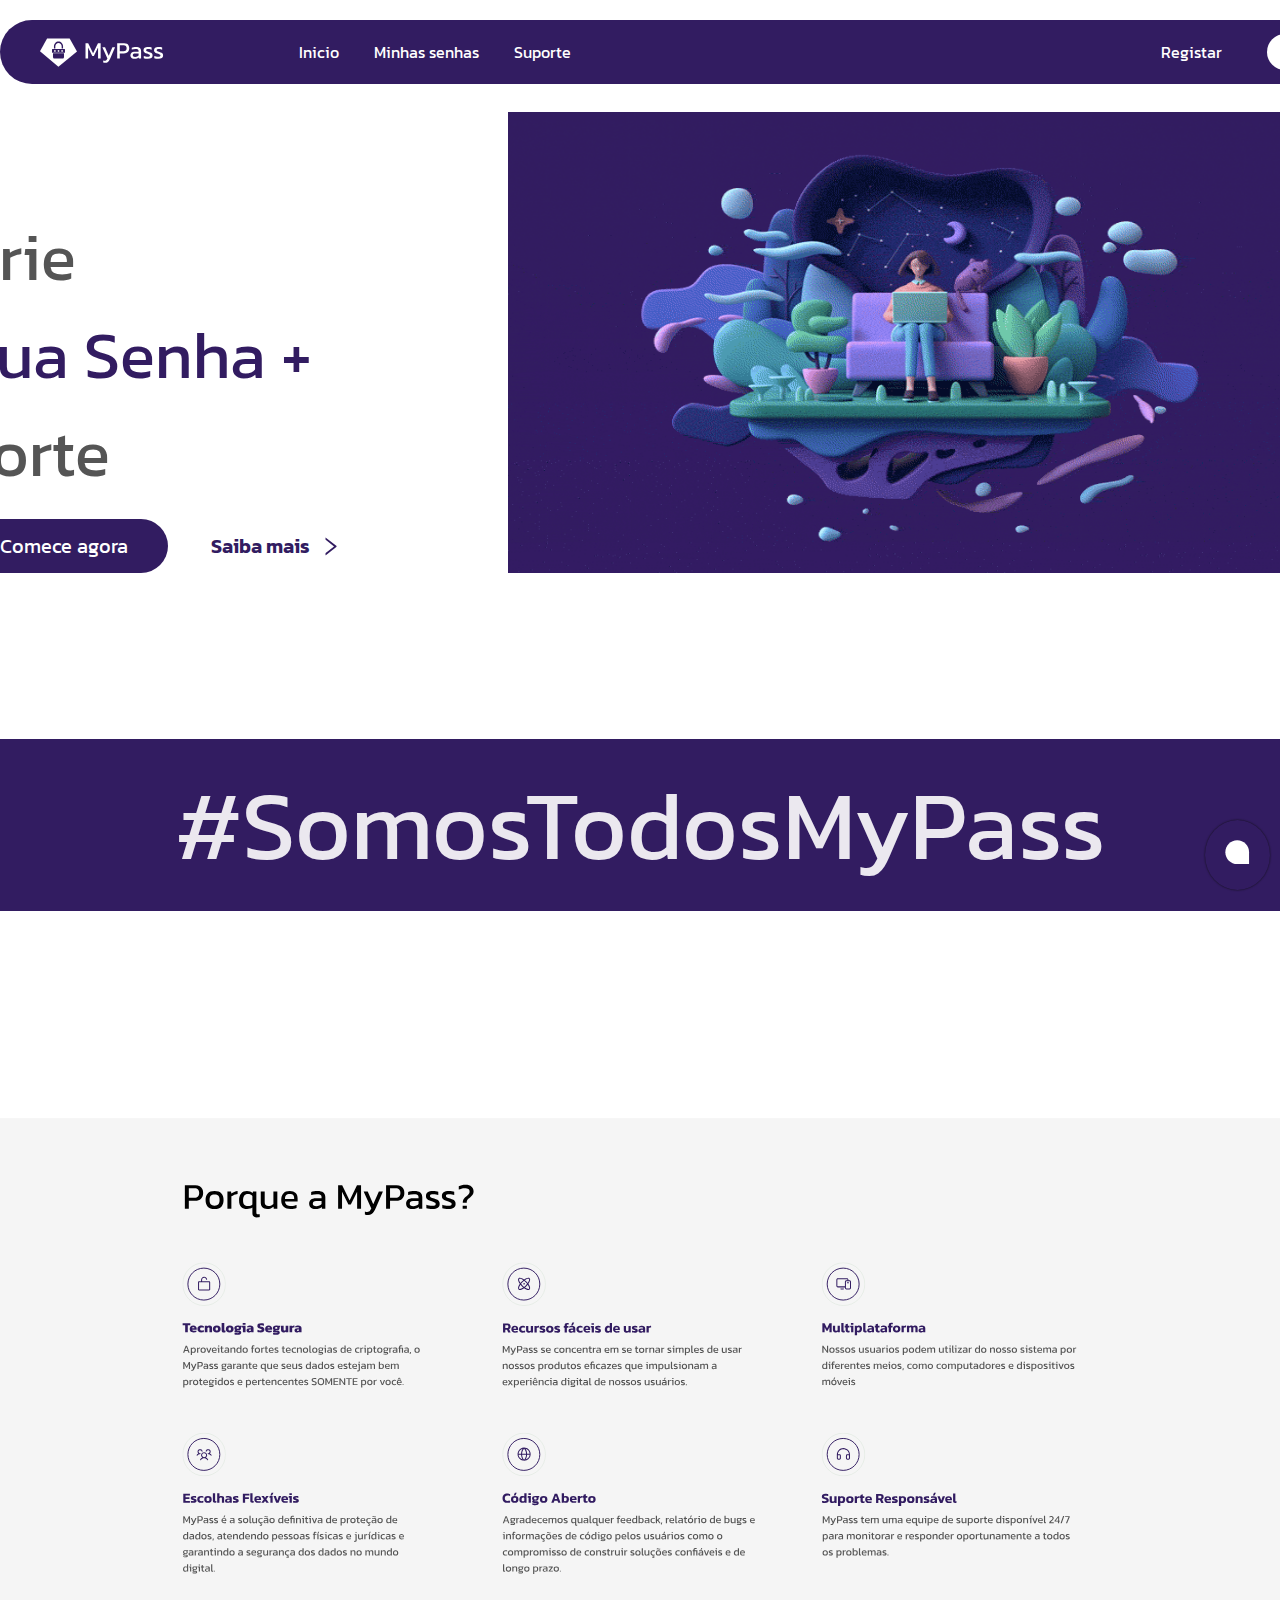
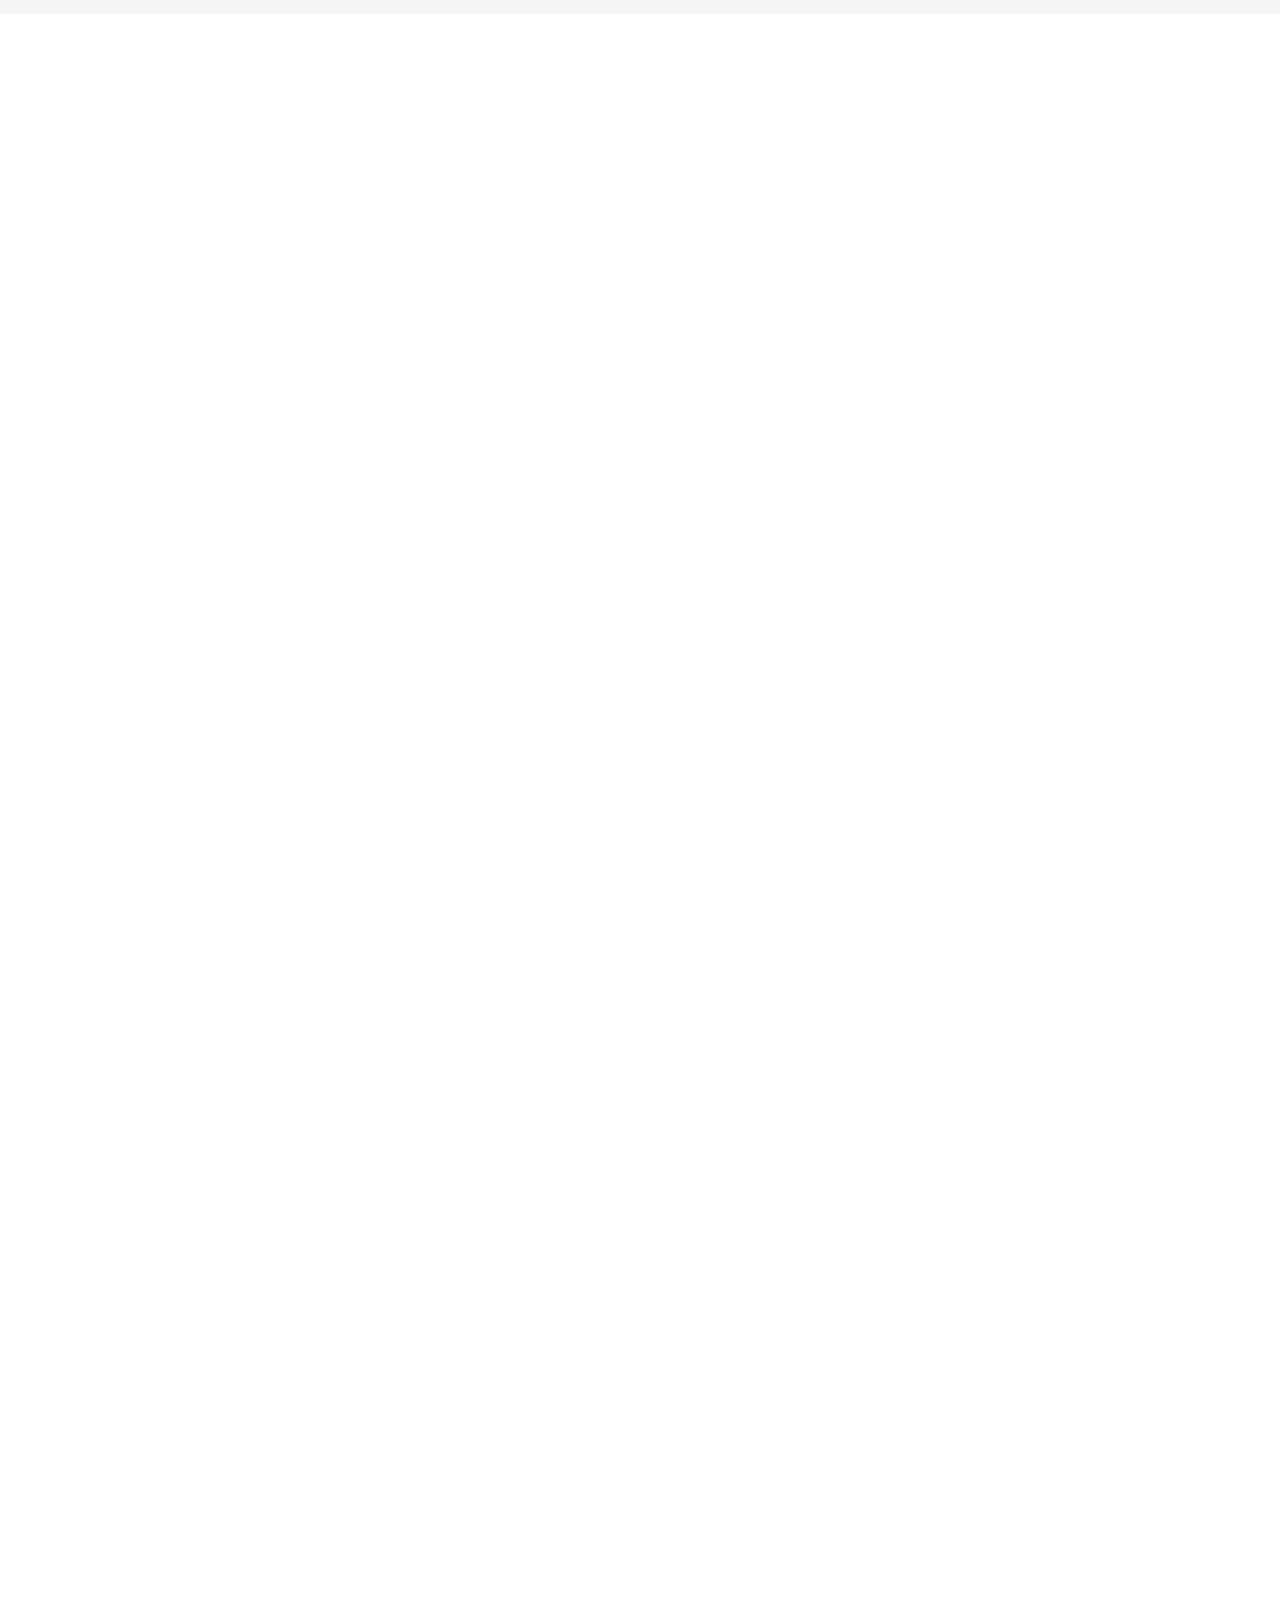
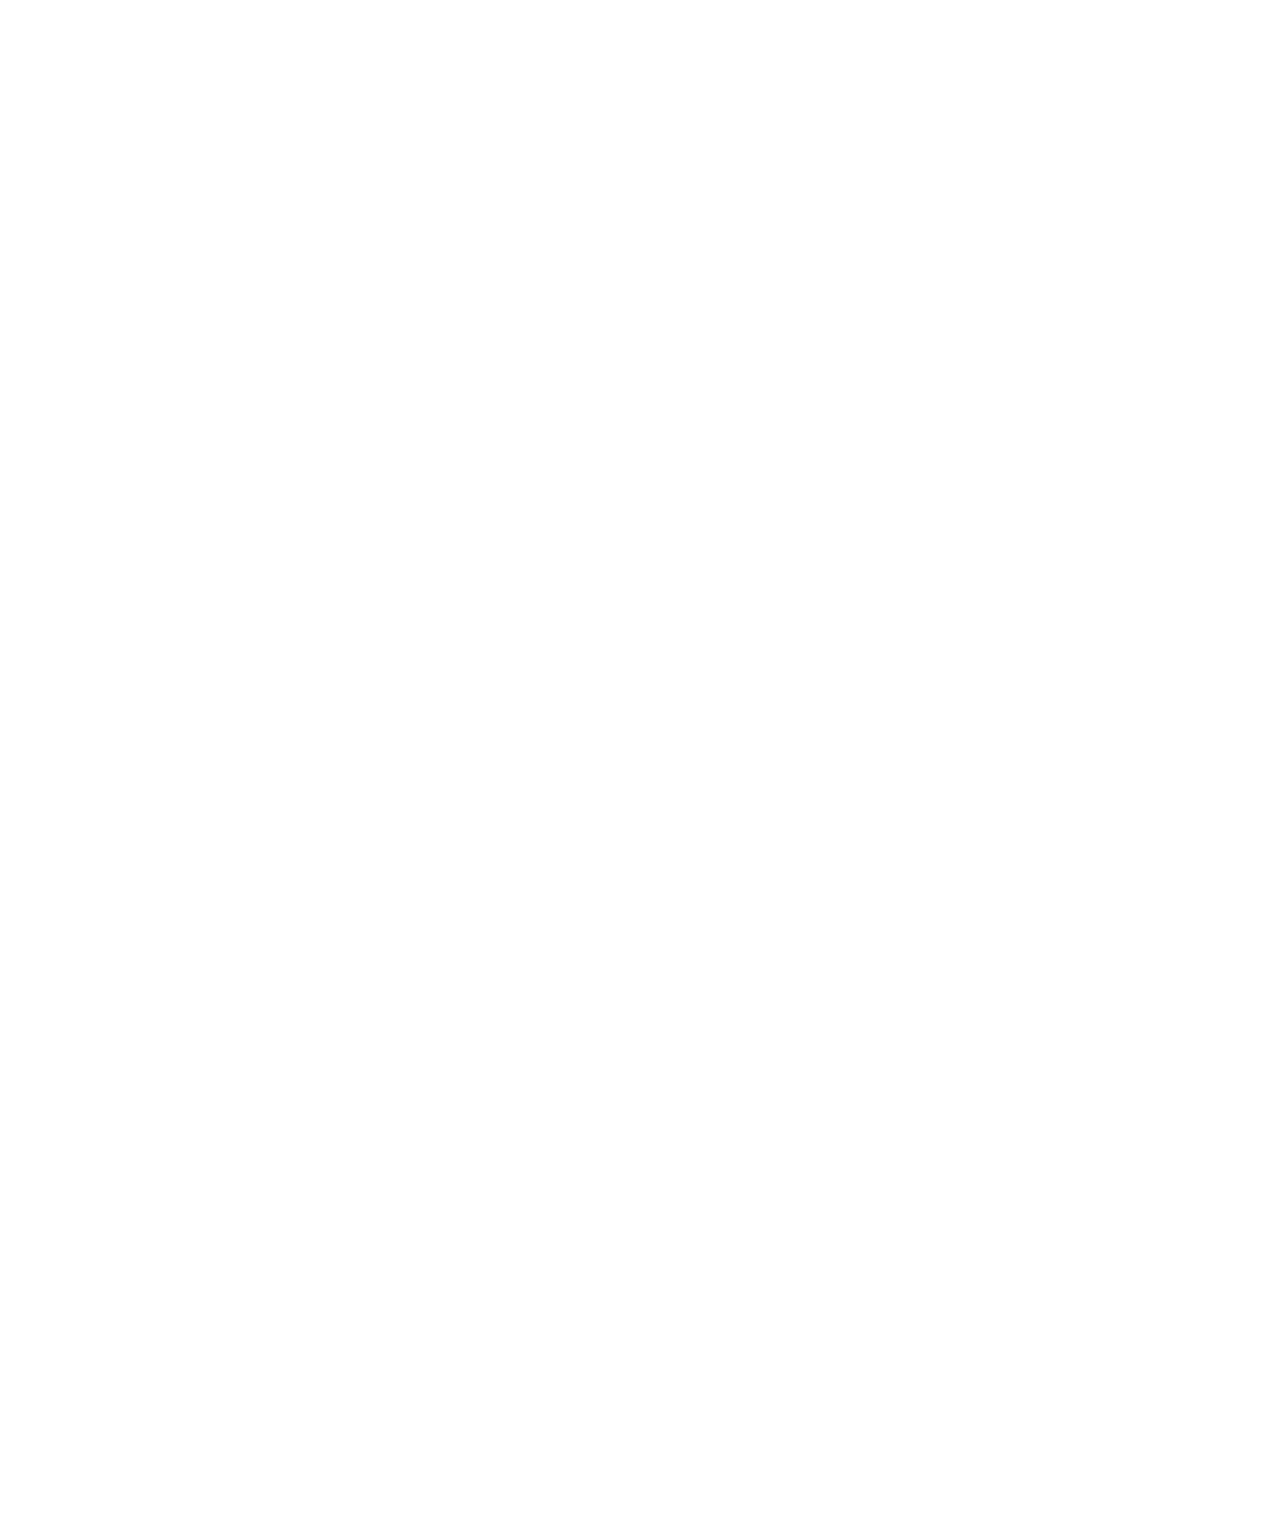
==== index.html @ 42312aae "primeiro deploy" ====
<!DOCTYPE html>
<html lang="en">
  <head>
    <meta charset="UTF-8" />
    <meta name="viewport" content="width=device-width, initial-scale=1.0" />
    <title>Meu site</title>
    <link rel="preconnect" href="https://fonts.googleapis.com" />
    <link rel="preconnect" href="https://fonts.gstatic.com" crossorigin />
    <link
      href="https://fonts.googleapis.com/css2?family=Kanit:ital,wght@0,100;0,200;0,300;0,400;0,500;0,600;0,700;0,800;0,900;1,100;1,200;1,300;1,400;1,500;1,600;1,700;1,800;1,900&display=swap"
      rel="stylesheet"
    />
    <link rel="stylesheet" href="css/style.css" />
  </head>
  <body>
    <nav class="nav">
      <div class="logo">
        <img src="img/logo.svg" />
      </div>
      <ul class="nav-itens">
        <li>Inicio</li>
        <li>Minhas senhas</li>
        <li>Suporte</li>
      </ul>
      <div class="registrar">
        <p>Registar</p>
      </div>
      <button class="btn-nav">Login</button>
    </nav>
    <div class="container">
      <div class="section-1">
        <div class="esq">
          <h3>Crie</h3>
          <h3 class="dif">Sua Senha +</h3>
          <h3>Forte</h3>
          <div class="bottom">
            <button class="btn">Comece agora</button>
            <div class="more">
              <span>Saiba mais</span>
              <img src="img/aaa.svg" />
            </div>
          </div>
        </div>
        <div class="dir">
          <img class="video" src="img/gif.gif" />
        </div>
      </div>
      <div class="banner">
        <h1>#SomosTodosMyPass</h1>
      </div>
      <div class="pq">
        <img src="img/pq.svg" />
      </div>
      <div class="resto" style="height: 3000px"></div>
    </div>
    <div class="chat">
      <button class="btn-chat">
        <img src="img/chat.svg" />
      </button>
    </div>
    <script src="script.js"></script>
  </body>
</html>
---- css/style.css ----
@import './reset.css';
@import './home.css';
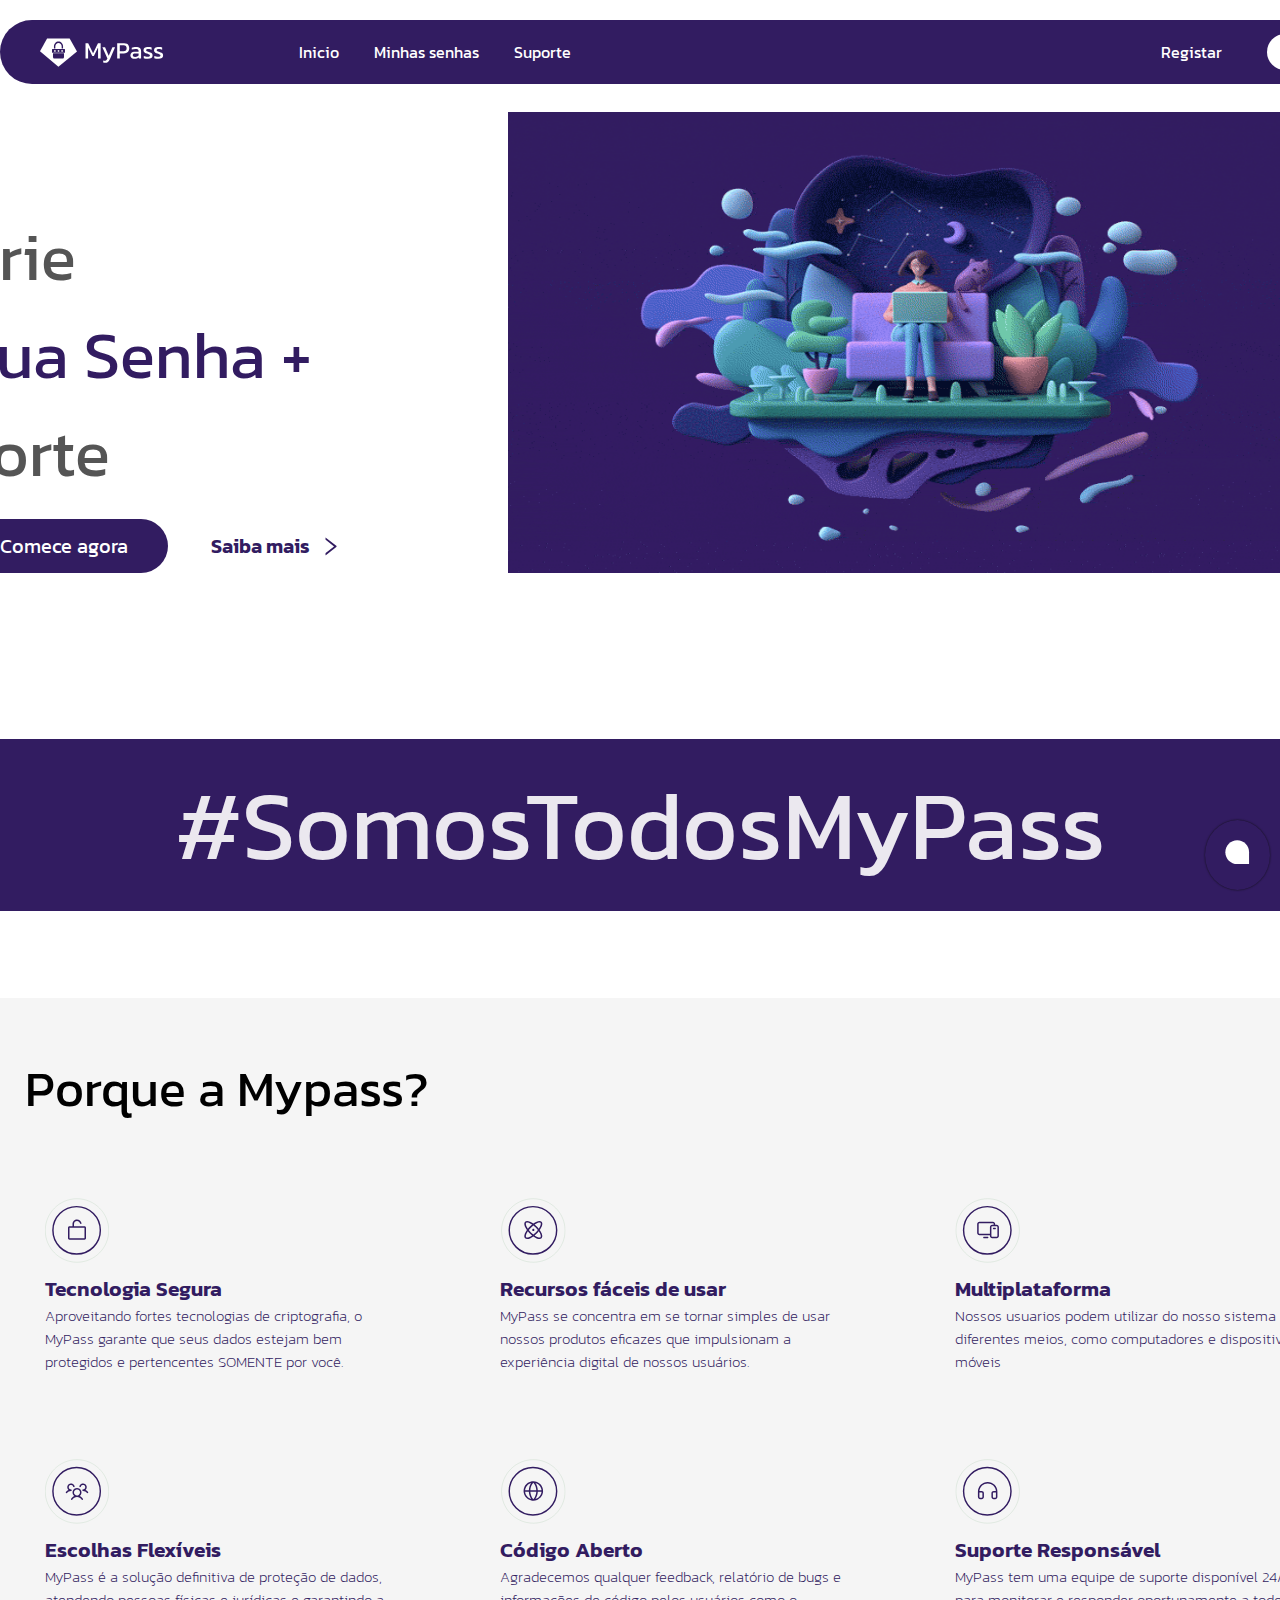
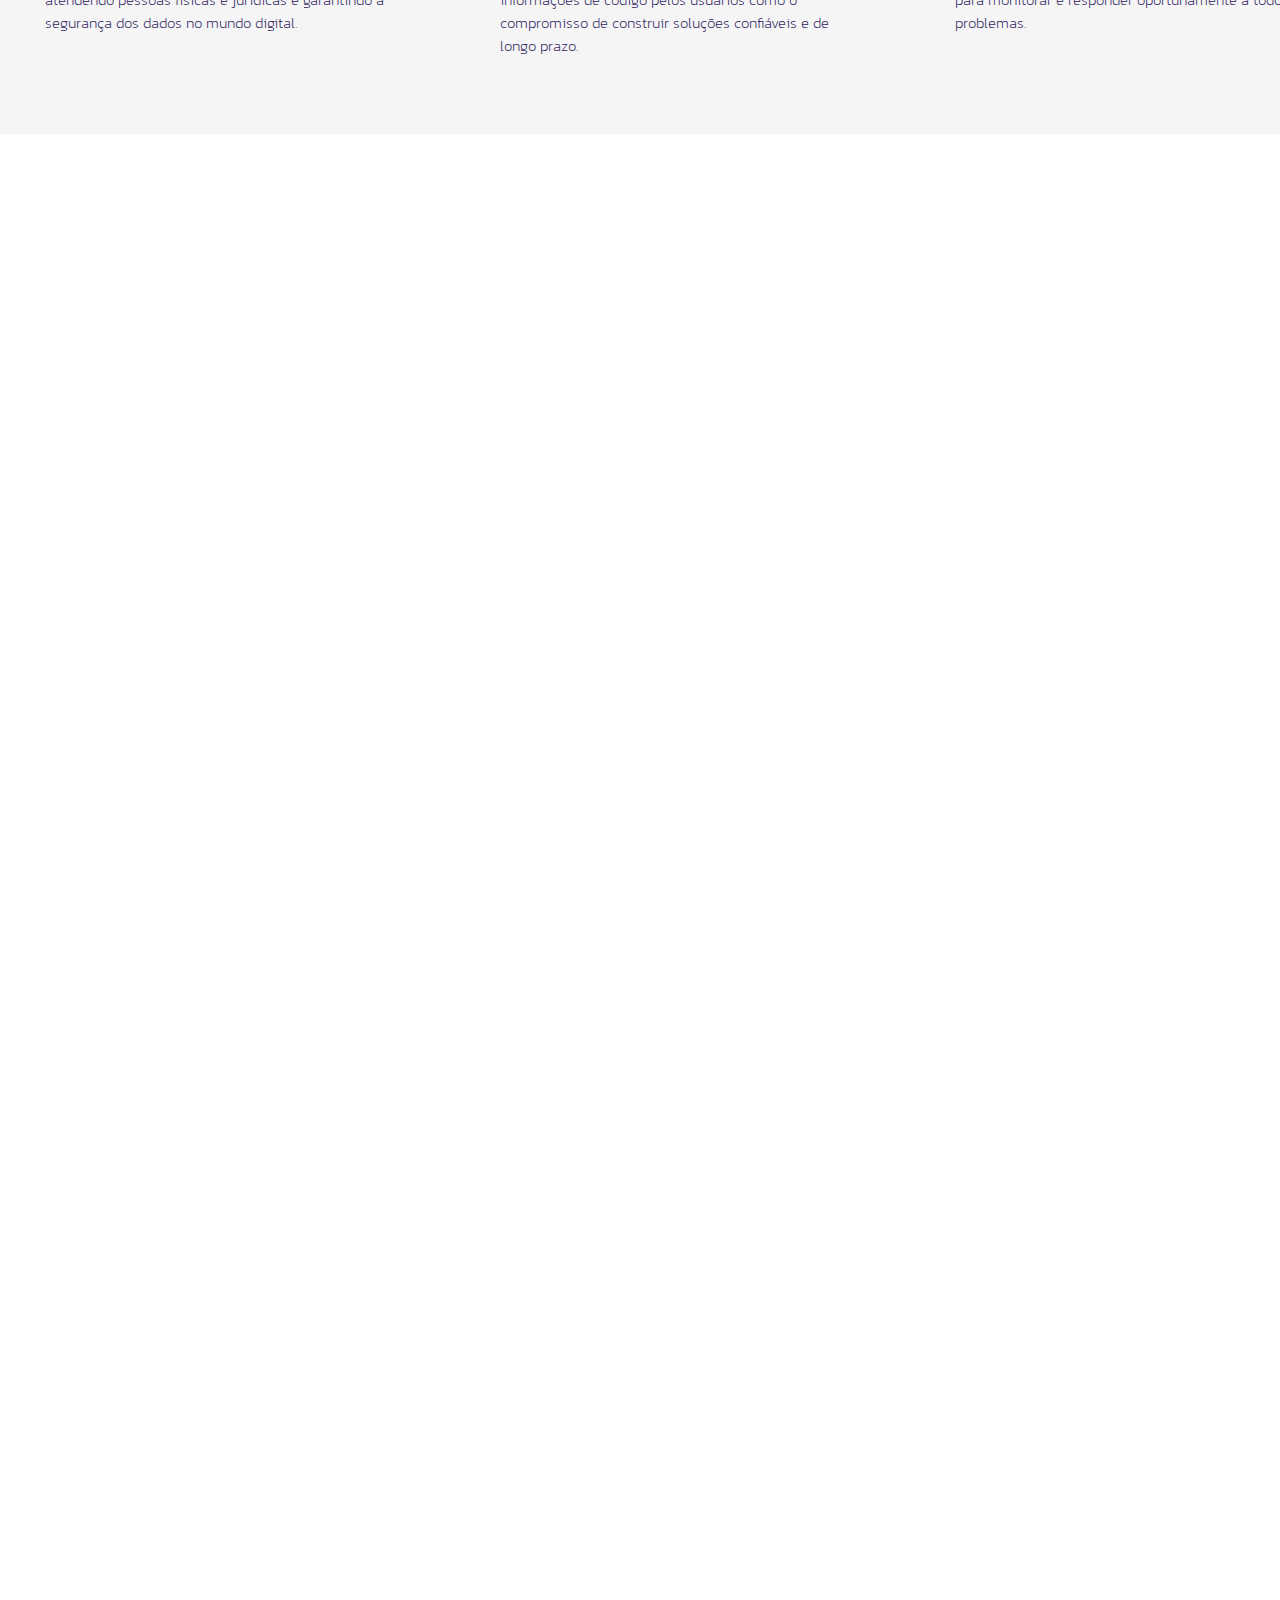
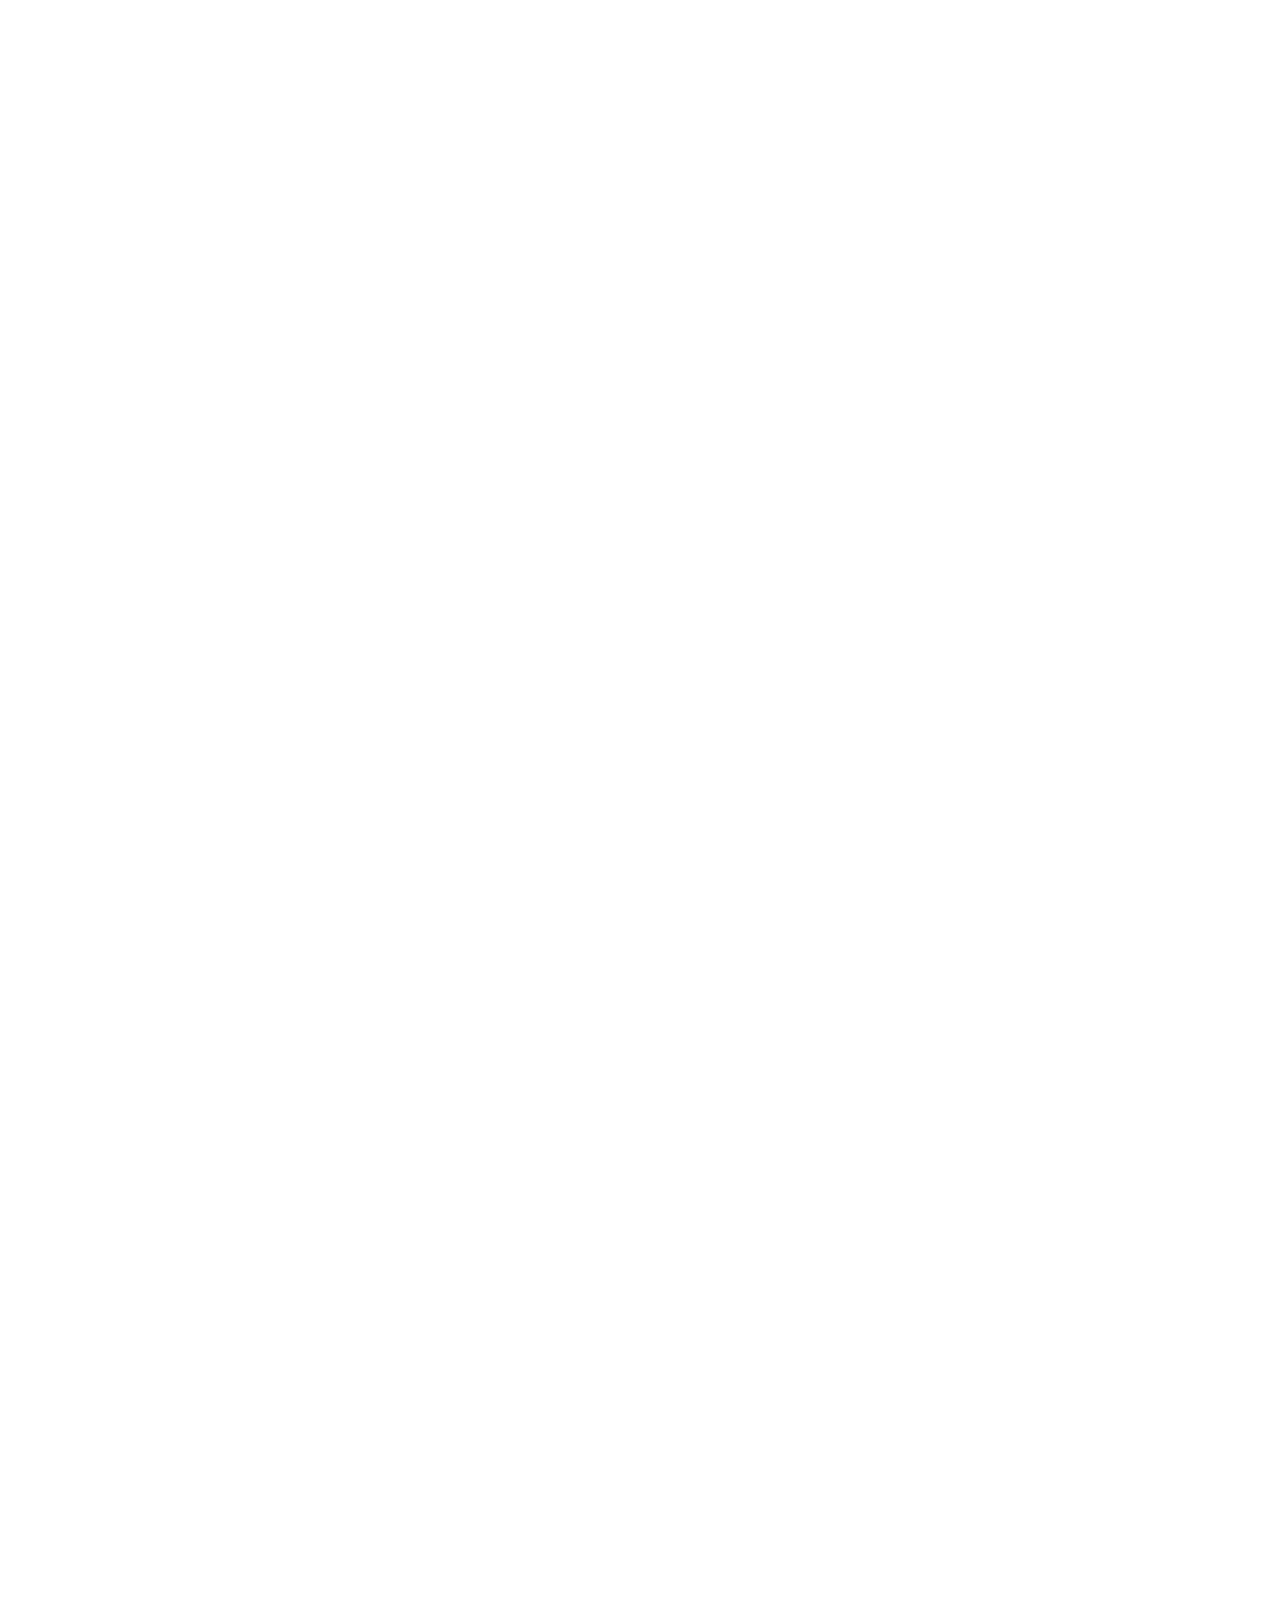
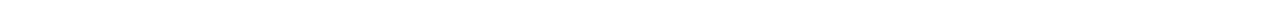
==== commit 07f2d9f0: "section-2 updated" ====
--- a/index.html
+++ b/index.html
@@ -48,8 +48,63 @@
       <div class="banner">
         <h1>#SomosTodosMyPass</h1>
       </div>
-      <div class="pq">
-        <img src="img/pq.svg" />
+      <div class="section-2">
+        <div class="title">
+          <p>Porque a Mypass?</p>
+        </div>
+        <div class="fundo">
+          <div id="1" class="card">
+            <img src="img/1.svg" />
+            <h5>Tecnologia Segura</h5>
+            <p>
+              Aproveitando fortes tecnologias de criptografia, o MyPass garante
+              que seus dados estejam bem protegidos e pertencentes SOMENTE por
+              você.
+            </p>
+          </div>
+          <div id="2" class="card">
+            <img src="img/2.svg" />
+            <h5>Recursos fáceis de usar</h5>
+            <p>
+              MyPass se concentra em se tornar simples de usar nossos produtos
+              eficazes que impulsionam a experiência digital de nossos usuários.
+            </p>
+          </div>
+          <div id="3" class="card">
+            <img src="img/3.svg" />
+            <h5>Multiplataforma</h5>
+            <p>
+              Nossos usuarios podem utilizar do nosso sistema por diferentes
+              meios, como computadores e dispositivos móveis
+            </p>
+          </div>
+          <div id="4" class="card">
+            <img src="img/4.svg" />
+            <h5>Escolhas Flexíveis</h5>
+            <p>
+              MyPass é a solução definitiva de proteção de dados, atendendo
+              pessoas físicas e jurídicas e garantindo a segurança dos dados no
+              mundo digital.
+            </p>
+          </div>
+          <div id="5" class="card">
+            <img src="img/5.svg" />
+            <h5>Código Aberto</h5>
+            <p>
+              Agradecemos qualquer feedback, relatório de bugs e informações de
+              código pelos usuários como o compromisso de construir soluções
+              confiáveis ​​e de longo prazo.
+            </p>
+          </div>
+          <div id="6" class="card">
+            <img src="img/6.svg" />
+            <h5>Suporte Responsável</h5>
+            <p>
+              MyPass tem uma equipe de suporte disponível 24/7 para monitorar e
+              responder oportunamente a todos os problemas.
+            </p>
+          </div>
+        </div>
       </div>
       <div class="resto" style="height: 3000px"></div>
     </div>
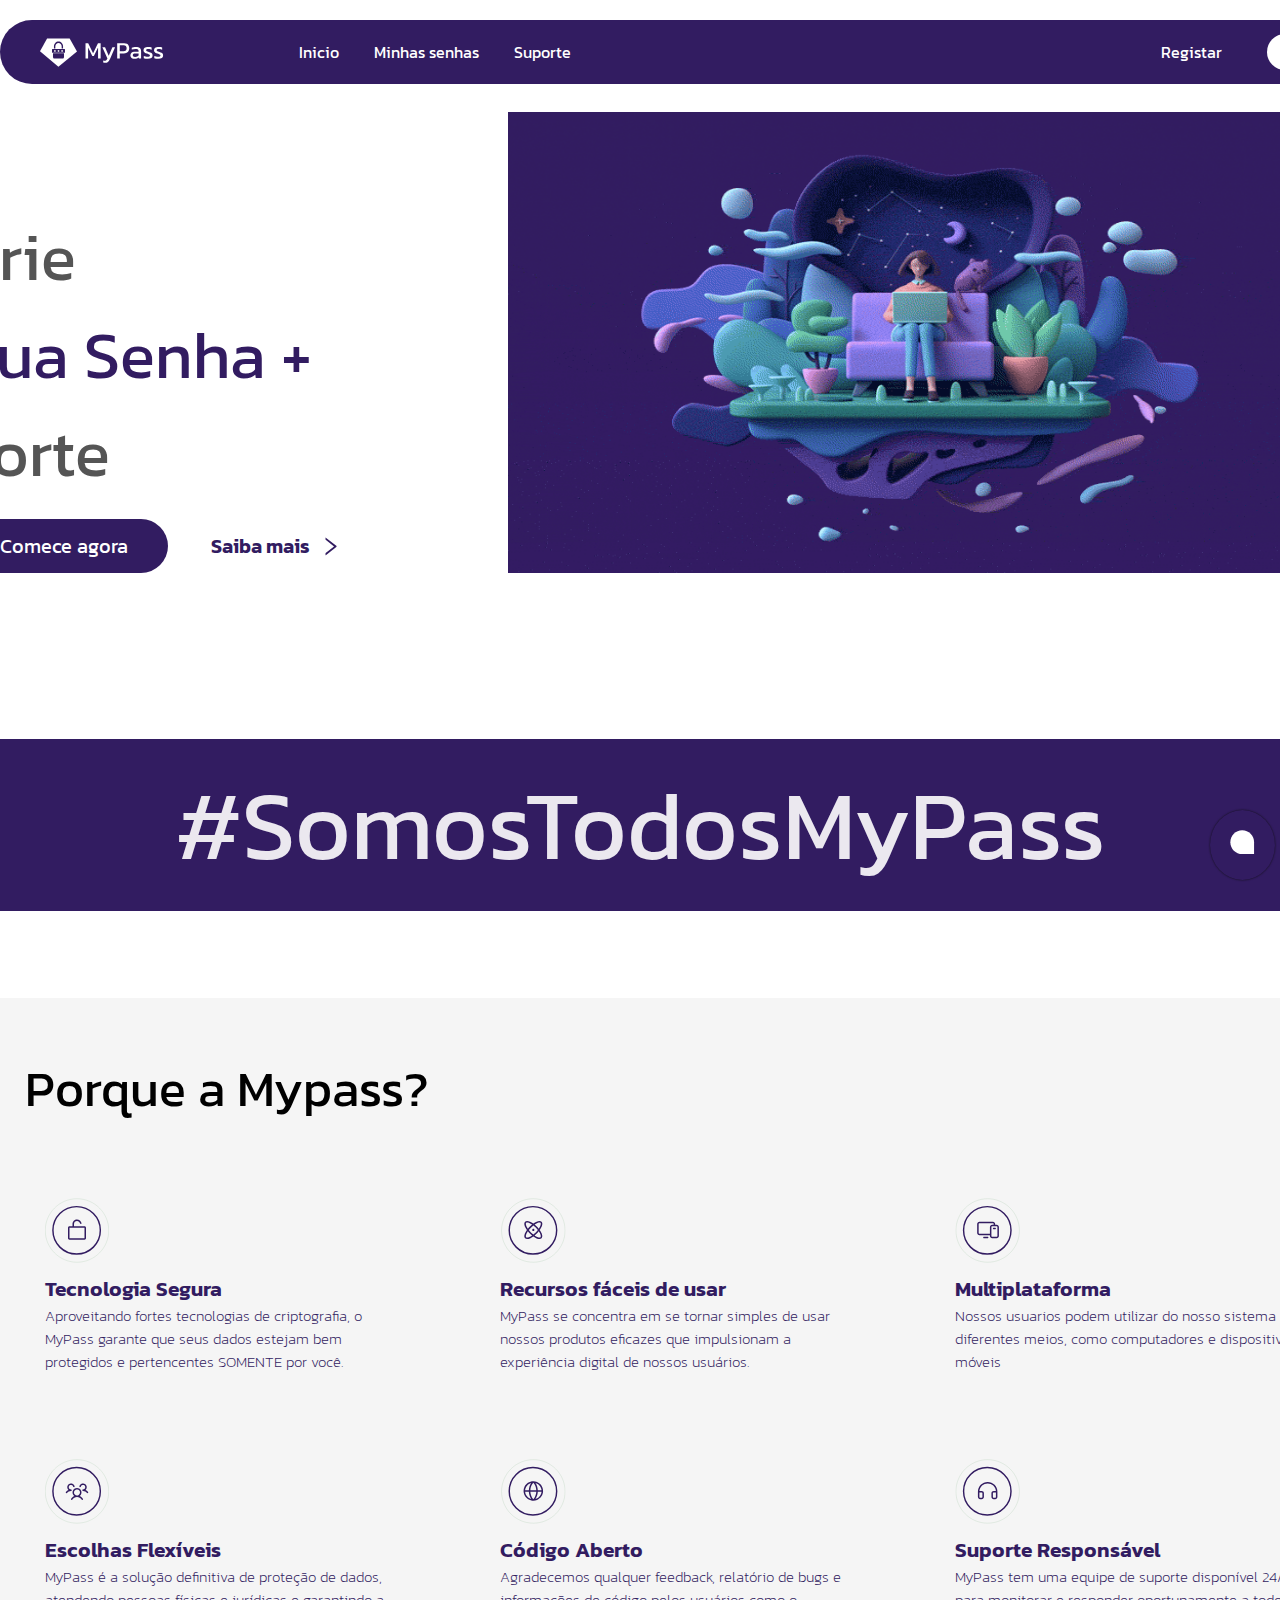
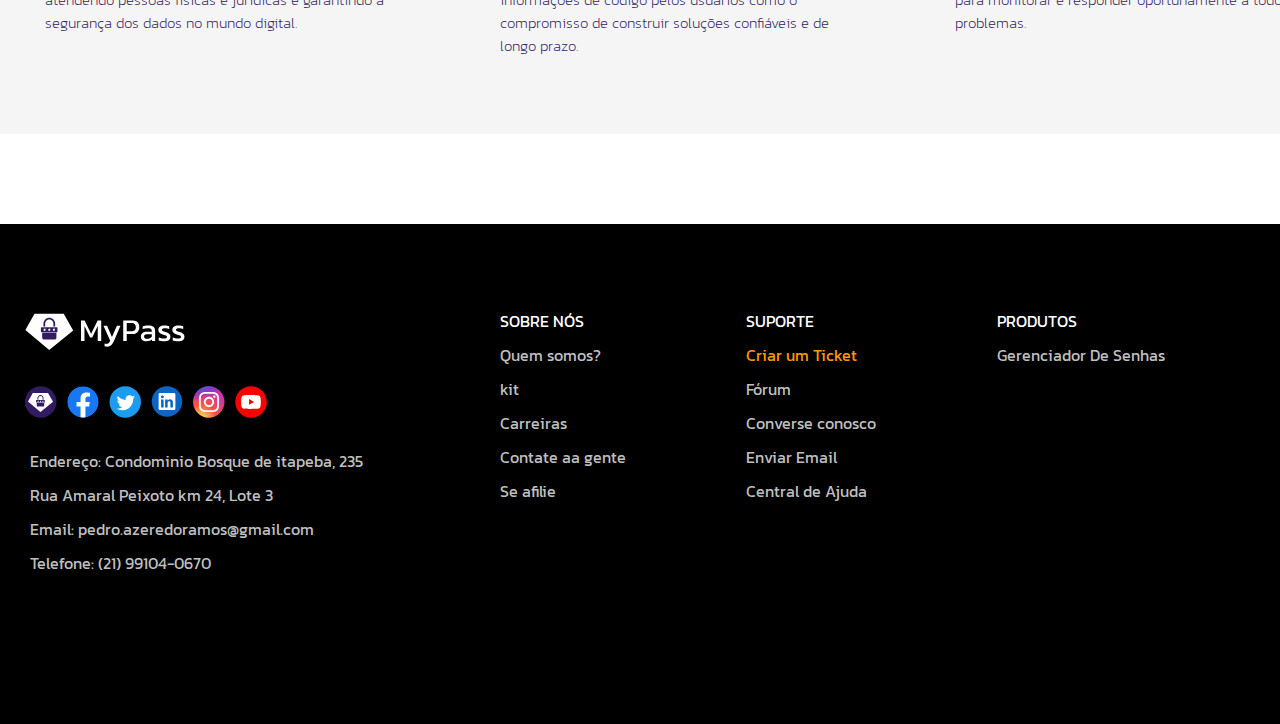
==== commit bfbceebc: "diversas modificações, inclusive section 3" ====
--- a/index.html
+++ b/index.html
@@ -106,12 +106,60 @@
           </div>
         </div>
       </div>
-      <div class="resto" style="height: 3000px"></div>
-    </div>
-    <div class="chat">
-      <button class="btn-chat">
-        <img src="img/chat.svg" />
-      </button>
+      <div class="chat">
+        <button class="btn-chat">
+          <img src="img/chat.svg" />
+        </button>
+      </div>
+      <div class="section-3">
+        <div class="container3">
+          <div class="esquerda">
+            <img src="img/logorede.svg" />
+            <ul class="redes">
+              <li><img src="img/10.svg" /></li>
+              <li><img src="img/11.svg" /></li>
+              <li><img src="img/12.svg" /></li>
+              <li><img src="img/13.svg" /></li>
+              <li><img src="img/14.svg" /></li>
+              <li><img src="img/15.svg" /></li>
+            </ul>
+            <p>Endereço: Condominio Bosque de itapeba, 235</p>
+            <p>Rua Amaral Peixoto km 24, Lote 3</p>
+            <p>Email: pedro.azeredoramos@gmail.com</p>
+            <p>Telefone: (21) 99104-0670</p>
+          </div>
+          <div class="direita">
+            <div class="wrapper">
+              <div class="area" id="area1">
+                <ul>
+                  <p class="normal">SOBRE NÓS</p>
+                  <li>Quem somos?</li>
+                  <li>kit</li>
+                  <li>Carreiras</li>
+                  <li>Contate aa gente</li>
+                  <li>Se afilie</li>
+                </ul>
+              </div>
+              <div class="area" id="area2">
+                <ul>
+                  <p class="normal">SUPORTE</p>
+                  <li class="anormal">Criar um Ticket</li>
+                  <li>Fórum</li>
+                  <li>Converse conosco</li>
+                  <li>Enviar Email</li>
+                  <li>Central de Ajuda</li>
+                </ul>
+              </div>
+              <div class="area" id="area3">
+                <ul>
+                  <p class="normal">PRODUTOS</p>
+                  <li>Gerenciador De Senhas</li>
+                </ul>
+              </div>
+            </div>
+          </div>
+        </div>
+      </div>
     </div>
     <script src="script.js"></script>
   </body>
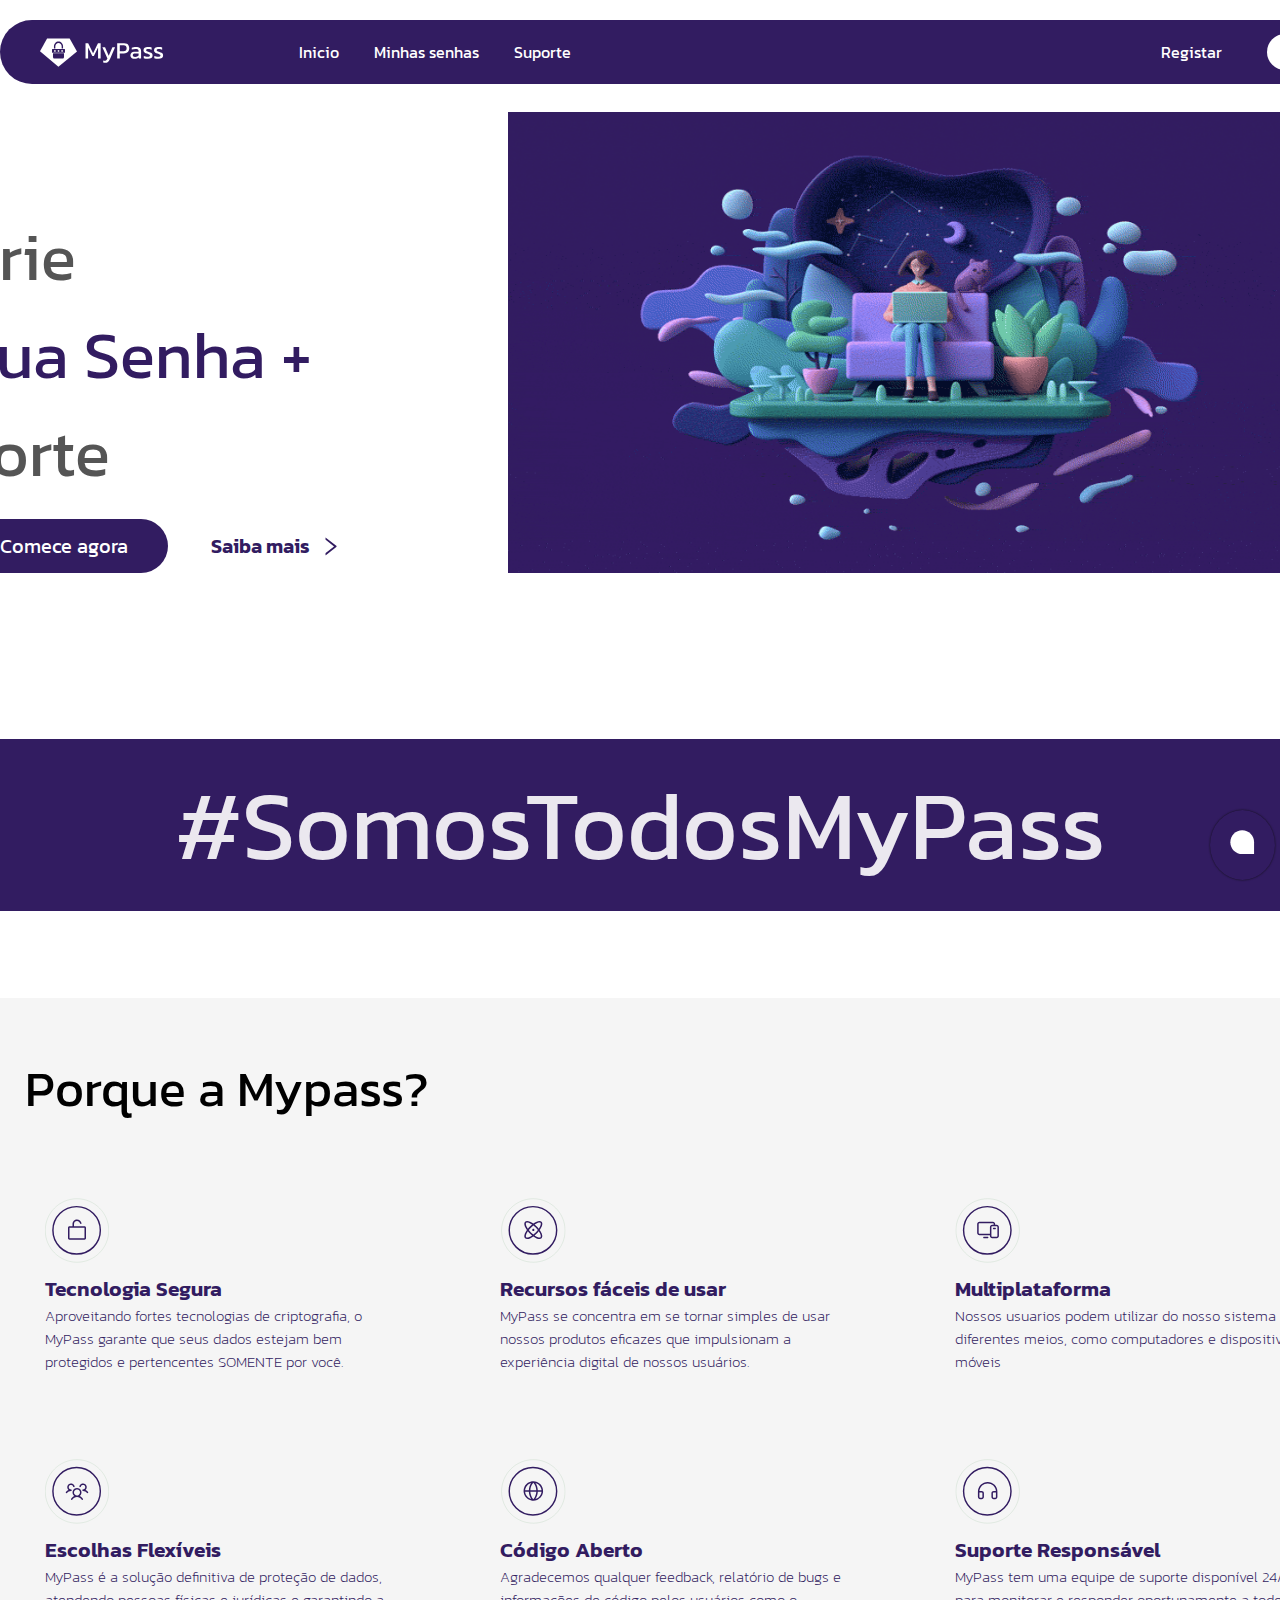
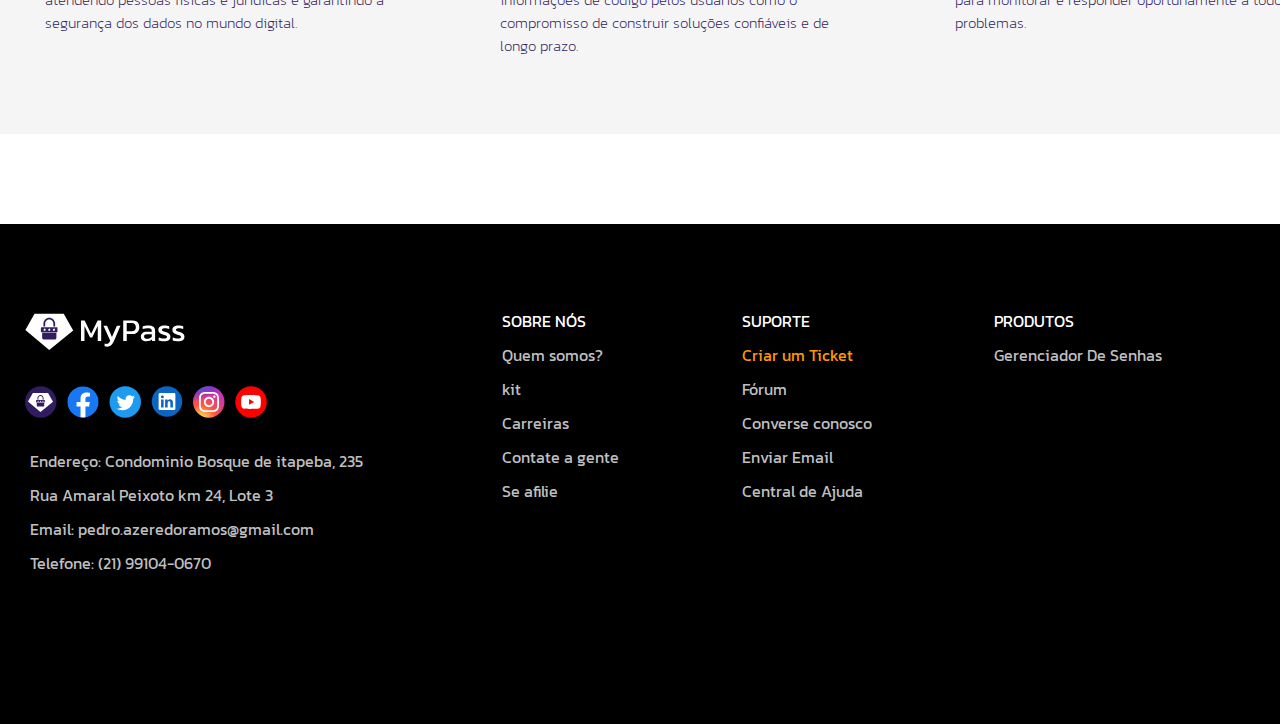
==== commit 23d8c268: "varias atualizações" ====
--- a/index.html
+++ b/index.html
@@ -20,7 +20,7 @@
       <ul class="nav-itens">
         <li>Inicio</li>
         <li>Minhas senhas</li>
-        <li>Suporte</li>
+        <li"><a href="#suporte">Suporte</a></li>
       </ul>
       <div class="registrar">
         <p>Registar</p>
@@ -111,7 +111,7 @@
           <img src="img/chat.svg" />
         </button>
       </div>
-      <div class="section-3">
+      <div class="section-3" id="suporte">
         <div class="container3">
           <div class="esquerda">
             <img src="img/logorede.svg" />
@@ -136,7 +136,7 @@
                   <li>Quem somos?</li>
                   <li>kit</li>
                   <li>Carreiras</li>
-                  <li>Contate aa gente</li>
+                  <li>Contate a gente</li>
                   <li>Se afilie</li>
                 </ul>
               </div>
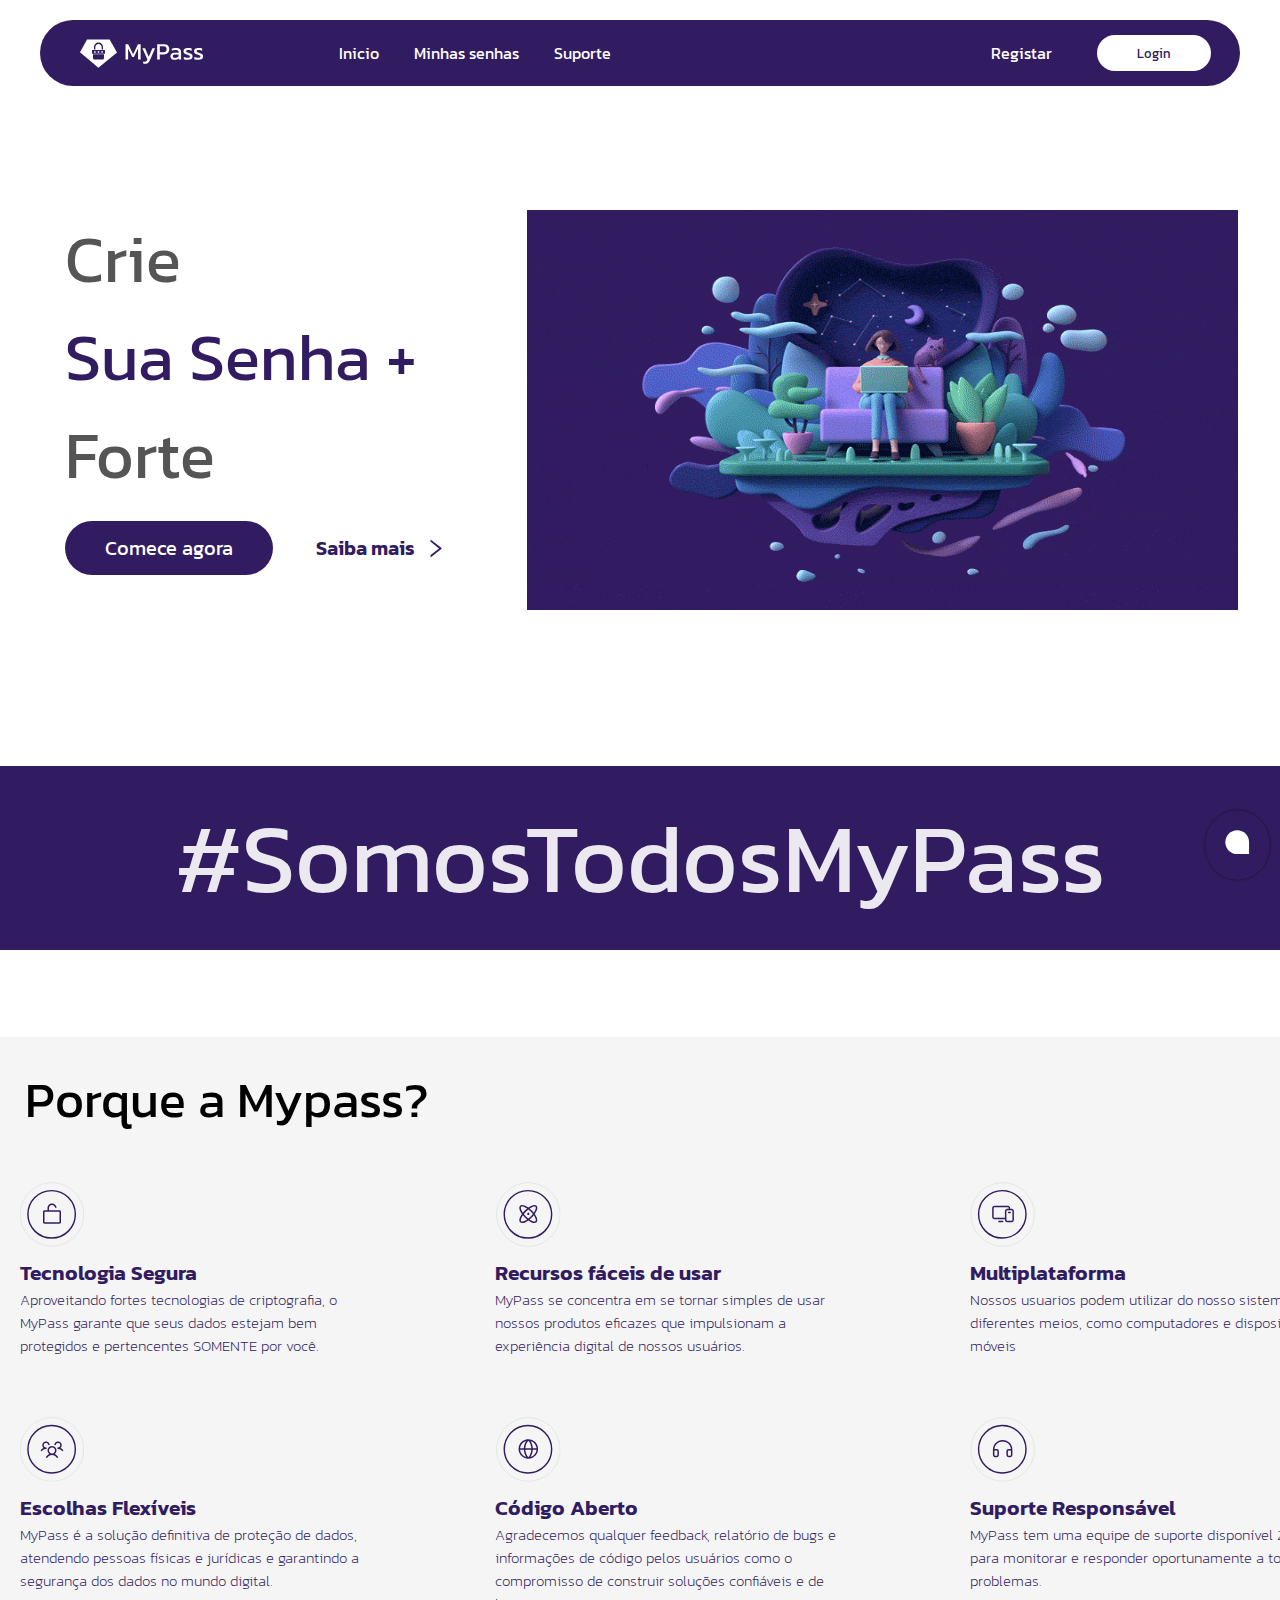
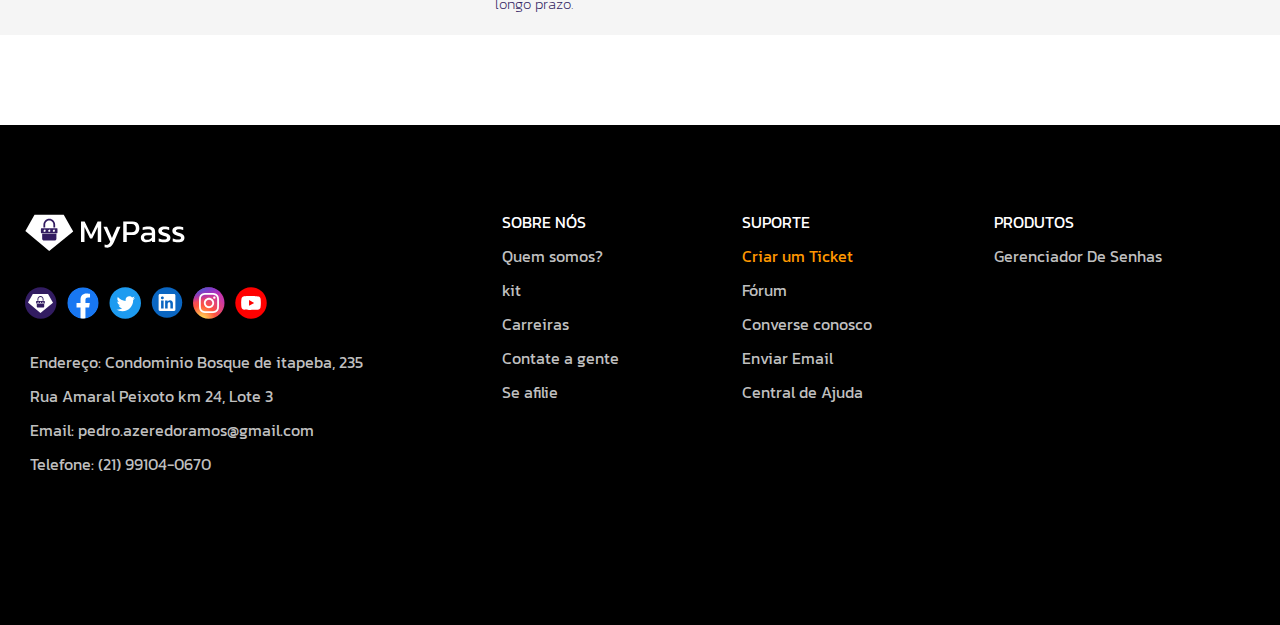
==== commit 7d4ba69e: "novas funcionabilidades como mostrar senha" ====
--- a/index.html
+++ b/index.html
@@ -12,14 +12,14 @@
     />
     <link rel="stylesheet" href="css/style.css" />
   </head>
-  <body>
-    <nav class="nav">
+  <body id="inicio">
+    <nav class="nav" >
       <div class="logo">
-        <img src="img/logo.svg" />
+        <img src="img/logo.svg" onclick=""/>
       </div>
       <ul class="nav-itens">
-        <li>Inicio</li>
-        <li>Minhas senhas</li>
+        <li><a href="#inicio">Inicio</a></li>
+        <li><a href="senha.html">Minhas senhas</a></li>
         <li"><a href="#suporte">Suporte</a></li>
       </ul>
       <div class="registrar">
@@ -161,6 +161,5 @@
         </div>
       </div>
     </div>
-    <script src="script.js"></script>
   </body>
 </html>
--- a/css/style.css
+++ b/css/style.css
@@ -1,2 +1,4 @@
 @import './reset.css';
 @import './home.css';
+@import './senha.css';
+@import './ambos.css';
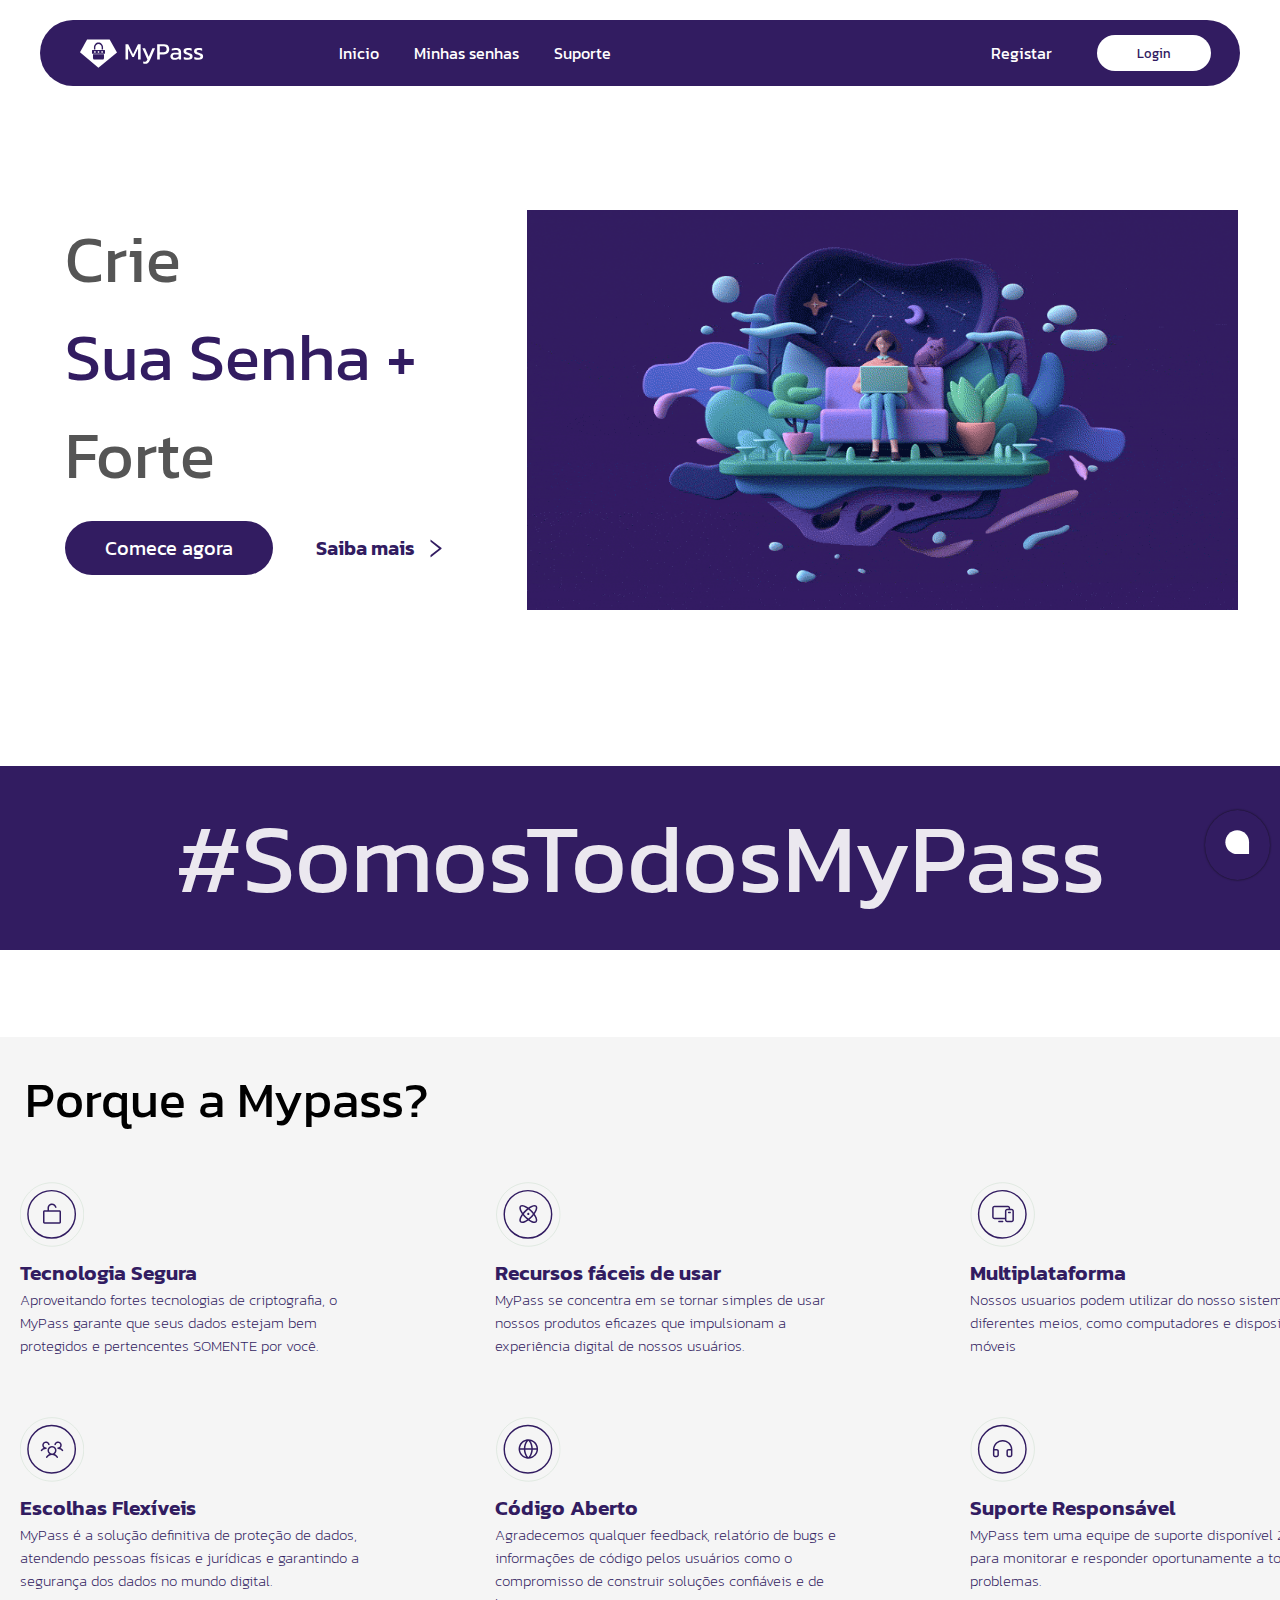
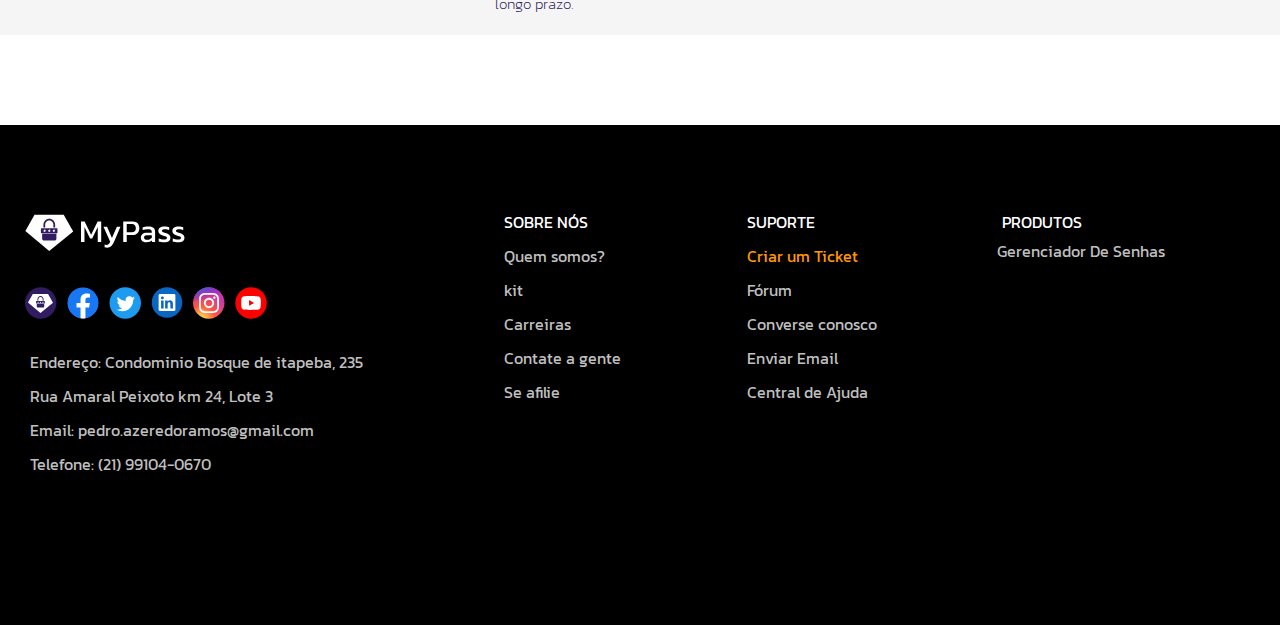
==== commit 83a7478b: "versao finalizada" ====
--- a/index.html
+++ b/index.html
@@ -18,14 +18,14 @@
         <img src="img/logo.svg" onclick=""/>
       </div>
       <ul class="nav-itens">
-        <li><a href="#inicio">Inicio</a></li>
-        <li><a href="senha.html">Minhas senhas</a></li>
-        <li"><a href="#suporte">Suporte</a></li>
+        <li><a href="#inicio" class="mudar">Inicio</a></li>
+        <li><a href="senha.html" class="mudar">Minhas senhas</a></li>
+        <li"><a href="#suporte" class="mudar">Suporte</a></li>
       </ul>
       <div class="registrar">
-        <p>Registar</p>
+        <p><a href="login.html">Registar</a></p>
       </div>
-      <button class="btn-nav">Login</button>
+      <button class="btn-nav"><a href="login.html" class="alogin">Login</a></button>
     </nav>
     <div class="container">
       <div class="section-1">
@@ -34,7 +34,7 @@
           <h3 class="dif">Sua Senha +</h3>
           <h3>Forte</h3>
           <div class="bottom">
-            <button class="btn">Comece agora</button>
+            <button class="btn">  <a href="senha.html">Comece agora</a> </button>
             <div class="more">
               <span>Saiba mais</span>
               <img src="img/aaa.svg" />
@@ -153,7 +153,7 @@
               <div class="area" id="area3">
                 <ul>
                   <p class="normal">PRODUTOS</p>
-                  <li>Gerenciador De Senhas</li>
+                  <li"> <a href="senha.html">Gerenciador De Senhas</a></li>
                 </ul>
               </div>
             </div>
--- a/css/style.css
+++ b/css/style.css
@@ -2,3 +2,4 @@
 @import './home.css';
 @import './senha.css';
 @import './ambos.css';
+@import './login.css';
